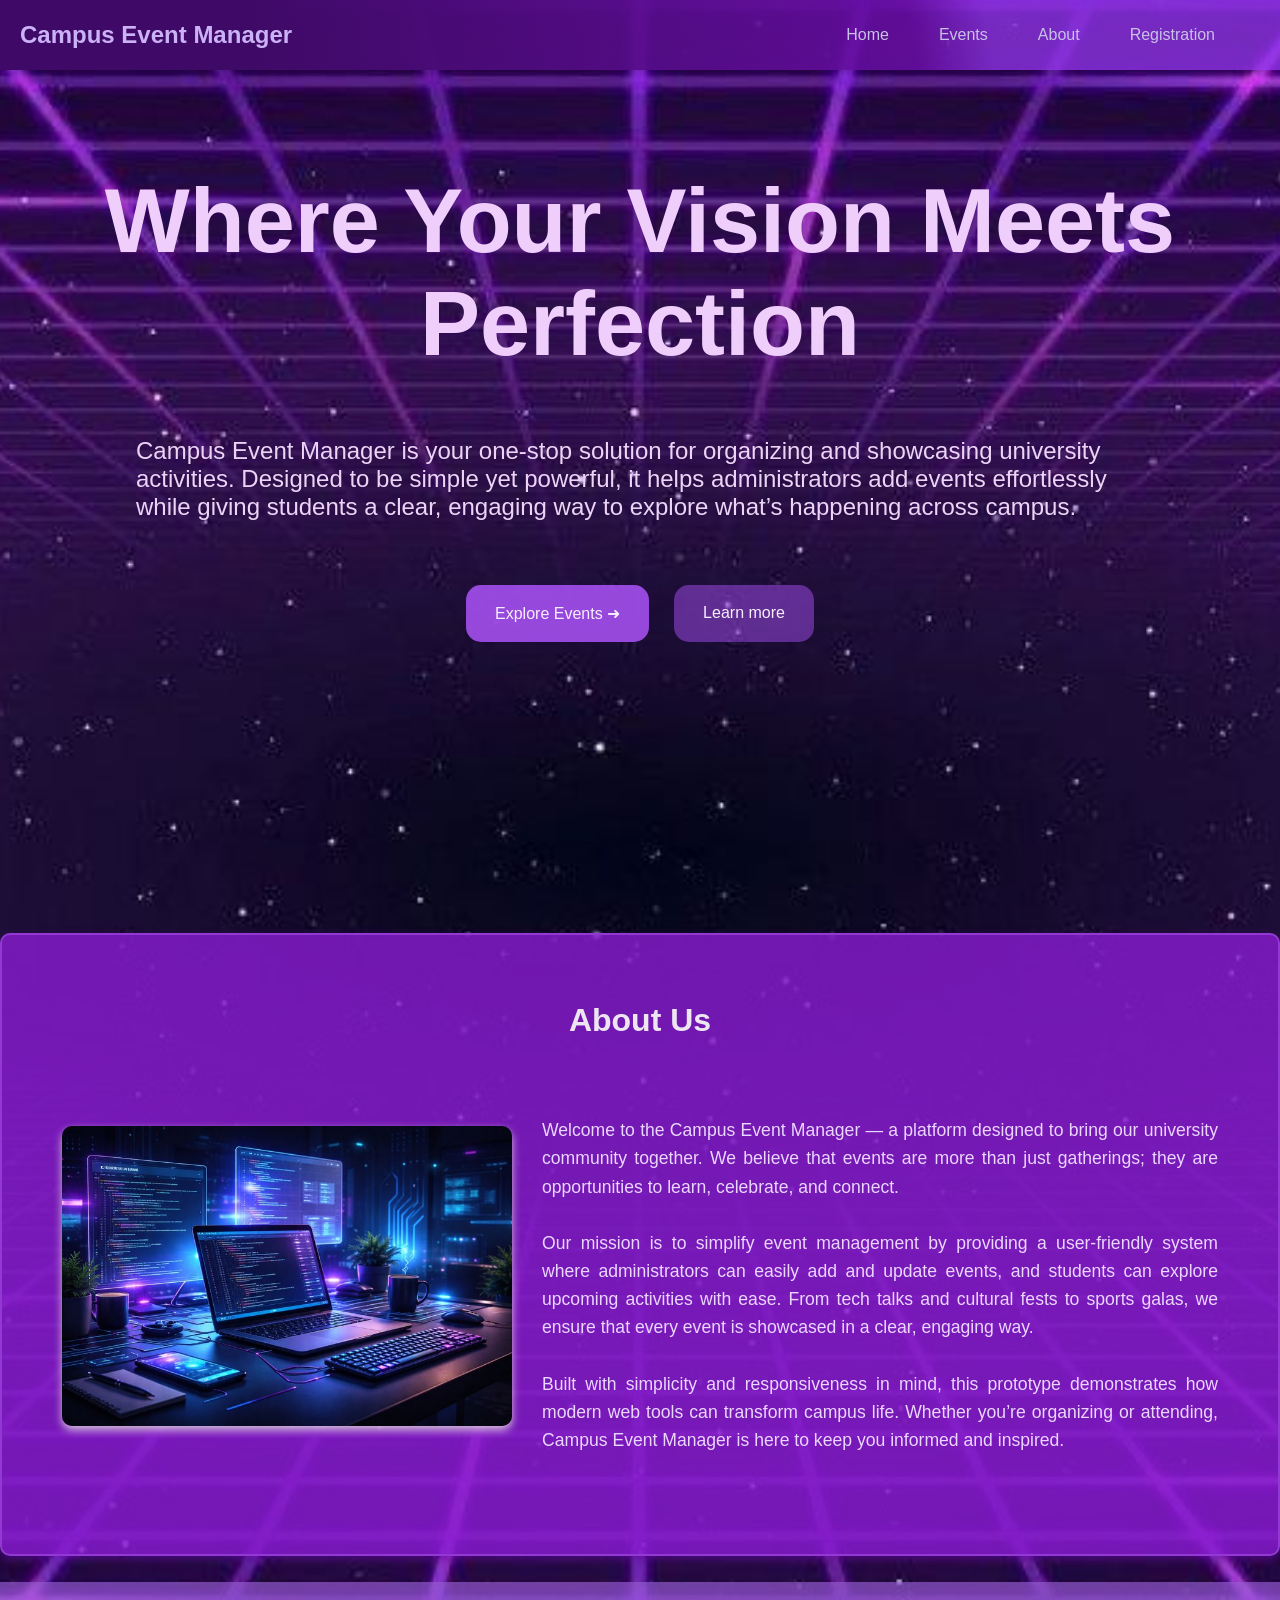
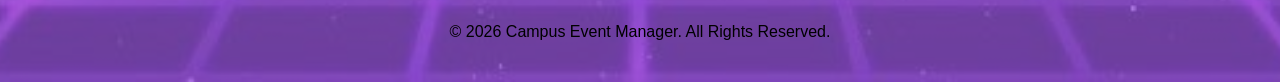
==== index.html @ 2e5785f4 "initial commit" ====
<!doctype html>
<html lang="en">
  <head>
    <meta charset="UTF-8" />
    <meta name="viewport" content="width=device-width, initial-scale=1.0" />
    <title>Campus Event Manager</title>
    <link rel="stylesheet" href="style.css" />
  </head>
  <body>
    <!-- Navbar placeholder -->
    <div id="navbar"></div>

    <!-- Main content -->
    <main class="content">
      <h1>Where Your Vision Meets Perfection</h1>
      <p>
        Campus Event Manager is your one-stop solution for organizing and
        showcasing university activities. Designed to be simple yet powerful, it
        helps administrators add events effortlessly while giving students a
        clear, engaging way to explore what’s happening across campus.
      </p>

      <div class="button-container">
        <a href="events.html" class="button">Explore Events ➜ </a>
        <a href="#" class="button view-btn">Learn more</a>
      </div>
    </main>
    <section id="about">
      <h1>About Us</h1>
      <div class="about-container">
        <img
          src="/pictures/blue-laptop.png"
          alt="laptop image"
          class="about-img"
        />
        <p class="about-text">
          Welcome to the Campus Event Manager — a platform designed to bring our
          university community together. We believe that events are more than
          just gatherings; they are opportunities to learn, celebrate, and
          connect.
          <br /><br />
          Our mission is to simplify event management by providing a
          user-friendly system where administrators can easily add and update
          events, and students can explore upcoming activities with ease. From
          tech talks and cultural fests to sports galas, we ensure that every
          event is showcased in a clear, engaging way.
          <br /><br />
          Built with simplicity and responsiveness in mind, this prototype
          demonstrates how modern web tools can transform campus life. Whether
          you’re organizing or attending, Campus Event Manager is here to keep
          you informed and inspired.
        </p>
      </div>
    </section>
    <!-- Footer -->
    <footer>
      <p>&copy; 2026 Campus Event Manager. All Rights Reserved.</p>
    </footer>

    <!-- JS to load navbar -->
    <script>
      fetch("nav.html")
        .then((response) => response.text())
        .then((data) => {
          document.getElementById("navbar").innerHTML = data;
        });
    </script>
  </body>
</html>
---- style.css ----
body {
  margin: 0;
  font-family:'poppins',sans-serif;
  background-image: url(/pictures/download.jpg);
  background-size: cover; /* Scales image to cover area */
  background-position: center; /* Centers the image */
  background-repeat: no-repeat;
  
}

.content {
  padding: 10px;
  color: rgb(236, 212, 246);
  margin-top: 30px; /* Height of the navbar */
}
.content h1 {
  color: rgb(239, 206, 252);
  font-size: 90px;
  text-align: center;
}
.content p {
  font-size:x-large;
  margin-left: 10%;
  margin-right: 10%;
  font-family: "Segoe UI", Tahoma, Geneva, Verdana, sans-serif;
}
.button-container {
  display: flex;
  justify-content: center;
  gap: 25px;
}
.button {
  /* Styles to make the anchor tags look like buttons */
  display: inline-block;
  padding: 19px 29px;
  background-color: #a550f0e4; /* Example background color */
  color: rgb(248, 238, 255);
  text-decoration: none; /* Removes the default underline from links */
  border-radius: 15px; /* Rounds the corners */
  font-size: 16px;
  cursor: pointer;
  border: none;
  text-align: center;
  margin-top: 40px;
}

.button:hover {
  background-color: #b588e5; /* Darker color on hover */
}
.view-btn {
  background-color: rgba(158, 74, 231, 0.529);
}
/* About Us Section */
#about {
  max-width: fit-content;
  padding: 40px;
  background: #891cd2ce;
  border: 2px solid #9238d3; /* purple border */
  border-radius: 10px;
  box-shadow: 0 4px 8px rgba(107, 10, 172, 0.538);
  margin: 22% auto 2% auto;
}

#about h1 {
  font-size: 2em;
  color: #ede5f2;
  margin-bottom: 20px;
  text-align: center;
}

#about p {
  font-size: 1.1em;
  line-height: 1.6;
  color: #ebd6ff;
  margin-bottom: 15px;
  text-align: justify;
  font-family: "Segoe UI", Tahoma, Geneva, Verdana, sans-serif;
}

#about p:last-child {
  margin-bottom: 0;
}
html {
  scroll-behavior: smooth;
}
.about-container {
  display: flex;
  align-items: center; /* vertically align image and text */
  justify-content: center;
  gap: 30px; /* space between image and text */
  max-width: 1200px;
  margin: 40px auto;
  padding: 20px;
}

.about-img {
  width: 450px; /* adjust size as needed */
  border-radius: 10px;
  box-shadow: 0 4px 8px rgba(229, 223, 223, 0.858);
  height: 300px;
}
footer {
  margin-top: auto;
  background-color: #965dd4a8;
  padding: 25px;
  text-align: center;
}
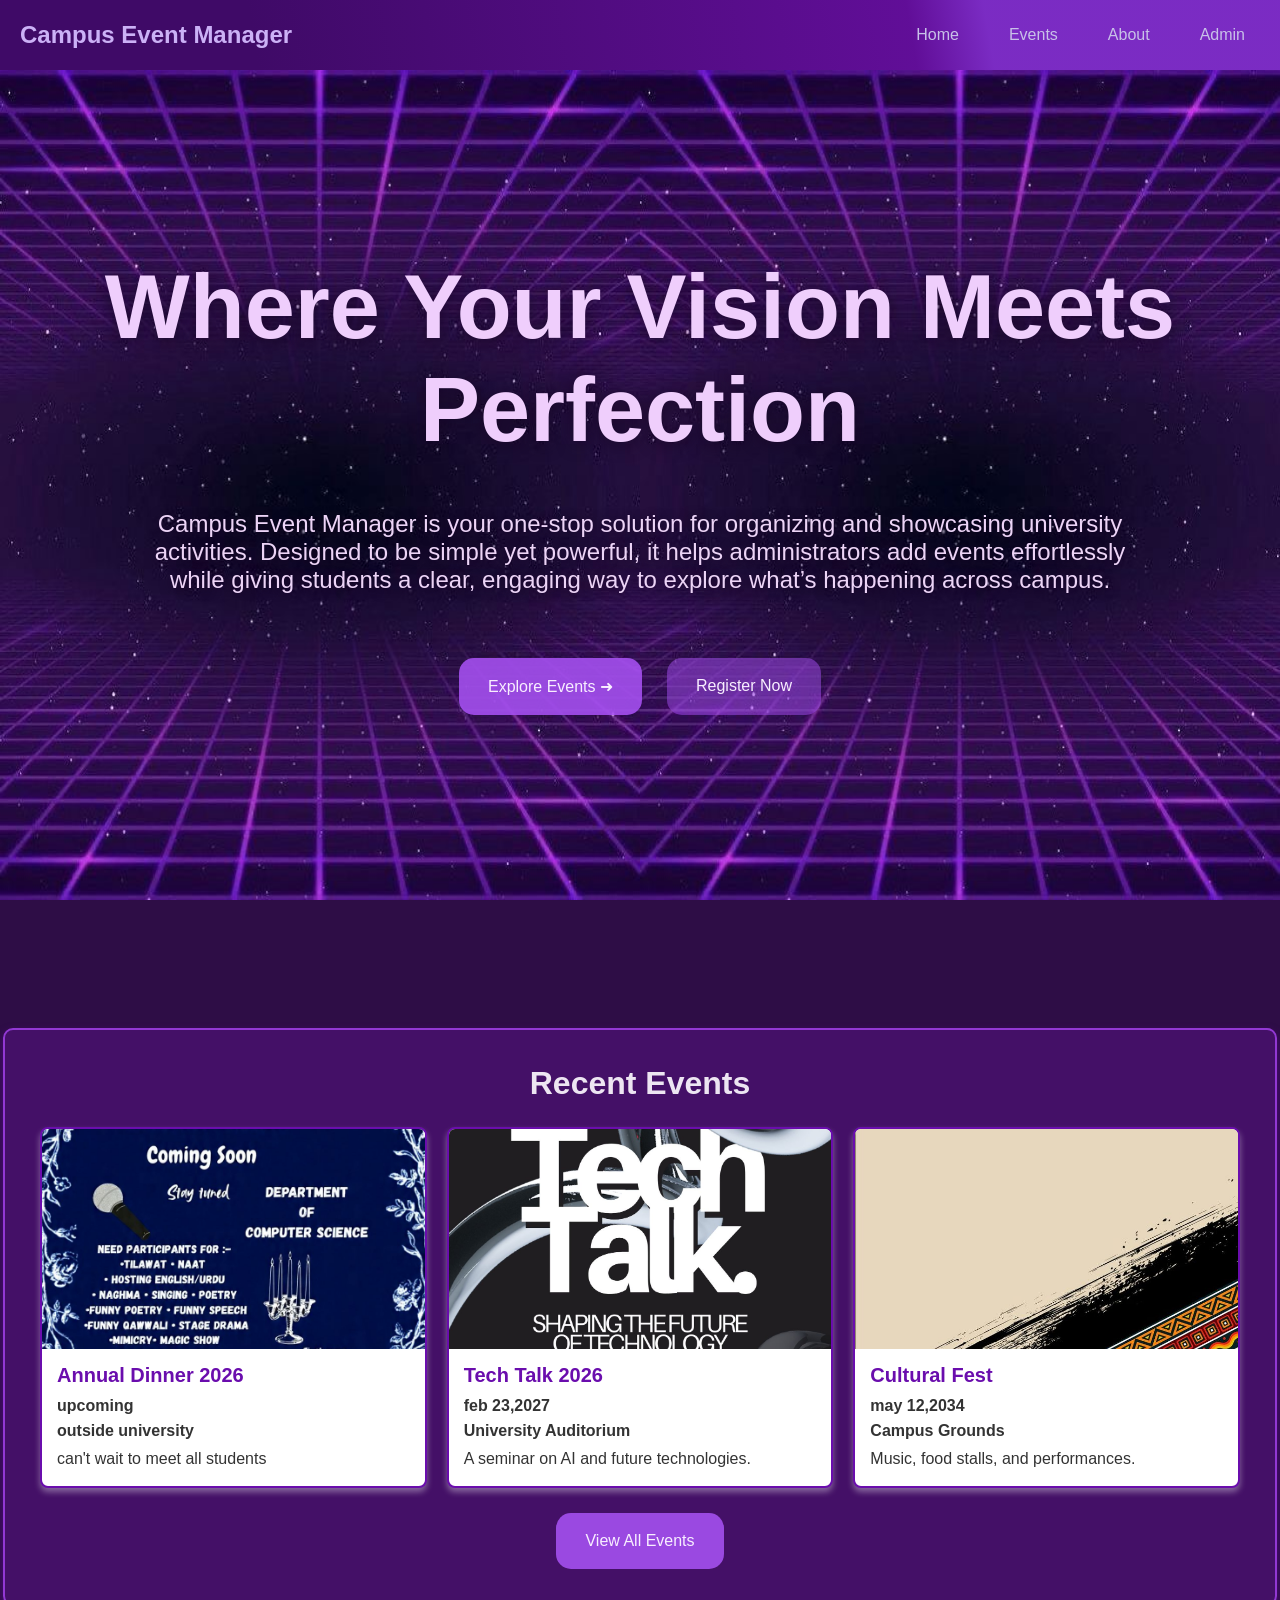
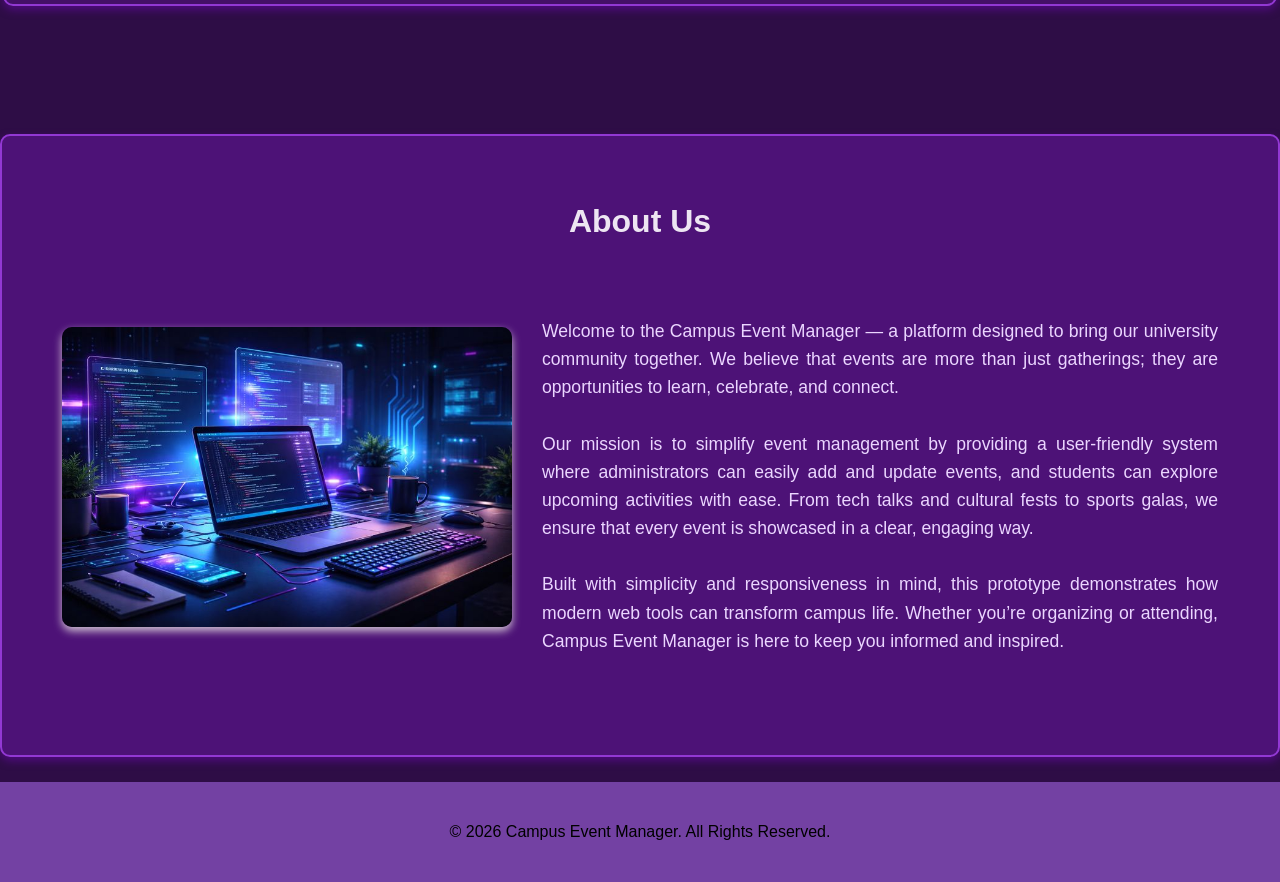
==== commit 7d324b64: "commit2" ====
--- a/index.html
+++ b/index.html
@@ -21,10 +21,17 @@
       </p>
 
       <div class="button-container">
-        <a href="events.html" class="button">Explore Events ➜ </a>
-        <a href="#" class="button view-btn">Learn more</a>
+        <a href="#featured-events" class="button">Explore Events ➜ </a>
+        <a href="register.html" class="button view-btn">Register Now</a>
       </div>
     </main>
+    <section id="featured-events">
+      <h1>Recent Events</h1>
+      <div id="featured-events-container"></div>
+      <div class="featured-events-actions">
+        <a href="events.html" class="button">View All Events</a>
+      </div>
+    </section>
     <section id="about">
       <h1>About Us</h1>
       <div class="about-container">
@@ -57,8 +64,88 @@
       <p>&copy; 2026 Campus Event Manager. All Rights Reserved.</p>
     </footer>
 
-    <!-- JS to load navbar -->
     <script>
+      const defaultImage = "pictures/download.jpg";
+
+      function getImageSrc(image) {
+        if (!image) return defaultImage;
+        if (
+          image.startsWith("http://") ||
+          image.startsWith("https://") ||
+          image.startsWith("data:") ||
+          image.startsWith("/")
+        ) {
+          return image;
+        }
+        if (image.startsWith("pictures/")) {
+          return image;
+        }
+        return `pictures/${image}`;
+      }
+
+      function escapeHtml(value) {
+        return String(value || "")
+          .replaceAll("&", "&amp;")
+          .replaceAll("<", "&lt;")
+          .replaceAll(">", "&gt;")
+          .replaceAll('"', "&quot;")
+          .replaceAll("'", "&#039;");
+      }
+
+      function parseEventDate(date) {
+        const parsedDate = new Date(date);
+        return Number.isNaN(parsedDate.getTime()) ? null : parsedDate;
+      }
+
+      function getTopEvents(events) {
+        const today = new Date();
+        today.setHours(0, 0, 0, 0);
+
+        const eventsWithDates = events.map((event, index) => ({
+          ...event,
+          originalIndex: index,
+          parsedDate: parseEventDate(event.date),
+        }));
+
+        const undatedEvents = eventsWithDates.filter((event) => !event.parsedDate);
+        const upcomingEvents = eventsWithDates
+          .filter((event) => event.parsedDate && event.parsedDate >= today)
+          .sort((a, b) => a.parsedDate - b.parsedDate);
+        const pastEvents = eventsWithDates
+          .filter((event) => event.parsedDate && event.parsedDate < today)
+          .sort((a, b) => b.parsedDate - a.parsedDate);
+
+        return [...undatedEvents, ...upcomingEvents, ...pastEvents].slice(0, 3);
+      }
+
+      fetch("events.json")
+        .then((response) => response.json())
+        .then((events) => {
+          const container = document.getElementById("featured-events-container");
+          const topEvents = getTopEvents(events);
+
+          topEvents.forEach((event) => {
+            const card = document.createElement("article");
+            const imageSrc = getImageSrc(event.image);
+            card.className = "featured-event-card";
+            card.innerHTML = `
+              <img
+                src="${escapeHtml(imageSrc)}"
+                alt="${escapeHtml(event.title)}"
+                class="featured-event-img"
+                onerror="this.onerror=null;this.src='${defaultImage}'"
+              />
+              <div class="featured-event-body">
+                <h2>${escapeHtml(event.title)}</h2>
+                <p class="featured-event-date">${escapeHtml(event.date)}</p>
+                <p class="featured-event-location">${escapeHtml(event.location)}</p>
+                <p class="featured-event-desc">${escapeHtml(event.description)}</p>
+              </div>
+            `;
+            container.appendChild(card);
+          });
+        });
+
       fetch("nav.html")
         .then((response) => response.text())
         .then((data) => {
--- a/style.css
+++ b/style.css
@@ -1,28 +1,39 @@
 body {
   margin: 0;
   font-family:'poppins',sans-serif;
-  background-image: url(/pictures/download.jpg);
-  background-size: cover; /* Scales image to cover area */
-  background-position: center; /* Centers the image */
-  background-repeat: no-repeat;
-  
+  background-color: #2e0d46;
 }
 
 .content {
-  padding: 10px;
+  min-height: calc(100vh - 70px);
+  box-sizing: border-box;
+  display: flex;
+  flex-direction: column;
+  justify-content: center;
+  background-image:
+    url("pictures/download.jpg"),
+    url("pictures/download.jpg");
+  background-size: 50% 100%, 50% 100%;
+  background-position: left center, right center;
+  background-repeat: no-repeat, no-repeat;
+  padding: 70px 24px;
   color: rgb(236, 212, 246);
-  margin-top: 30px; /* Height of the navbar */
+  margin-top: 0;
 }
 .content h1 {
   color: rgb(239, 206, 252);
   font-size: 90px;
   text-align: center;
+  margin: 0 0 24px;
+  text-shadow: 0 3px 16px rgba(22, 4, 35, 0.72);
 }
 .content p {
   font-size:x-large;
   margin-left: 10%;
   margin-right: 10%;
   font-family: "Segoe UI", Tahoma, Geneva, Verdana, sans-serif;
+  text-align: center;
+  text-shadow: 0 2px 12px rgba(22, 4, 35, 0.8);
 }
 .button-container {
   display: flex;
@@ -50,15 +61,95 @@
 .view-btn {
   background-color: rgba(158, 74, 231, 0.529);
 }
+
+#featured-events {
+  max-width: 1200px;
+  padding: 35px;
+  margin: 10% auto 2% auto;
+  background: rgba(137, 28, 210, 0.24);
+  border: 2px solid #9238d3;
+  border-radius: 10px;
+  box-shadow: 0 4px 8px rgba(107, 10, 172, 0.538);
+}
+
+#featured-events h1 {
+  margin: 0 0 25px;
+  color: #ede5f2;
+  font-size: 2em;
+  text-align: center;
+}
+
+#featured-events-container {
+  display: grid;
+  grid-template-columns: repeat(3, minmax(0, 1fr));
+  gap: 20px;
+}
+
+.featured-event-card {
+  overflow: hidden;
+  background: #fff;
+  border: 2px solid #6a0dad;
+  border-radius: 8px;
+  box-shadow: 0 4px 6px rgba(255, 254, 254, 0.364);
+  transition:
+    transform 0.25s ease,
+    box-shadow 0.25s ease;
+}
+
+.featured-event-card:hover {
+  transform: translateY(-10px) scale(1.03);
+  box-shadow: 0 14px 22px rgba(60, 8, 95, 0.28);
+}
+
+.featured-event-img {
+  display: block;
+  width: 100%;
+  height: 220px;
+  object-fit: cover;
+}
+
+.featured-event-body {
+  padding: 15px;
+}
+
+.featured-event-body h2 {
+  margin: 0 0 10px;
+  color: #6a0dad;
+  font-size: 1.25rem;
+}
+
+.featured-event-body p {
+  margin: 7px 0 0;
+  color: #333;
+  font-family: "Segoe UI", Tahoma, Geneva, Verdana, sans-serif;
+}
+
+.featured-event-date,
+.featured-event-location {
+  font-weight: bold;
+}
+
+.featured-event-desc {
+  line-height: 1.5;
+}
+
+.featured-events-actions {
+  text-align: center;
+}
+
+.featured-events-actions .button {
+  margin-top: 25px;
+}
+
 /* About Us Section */
 #about {
   max-width: fit-content;
   padding: 40px;
-  background: #891cd2ce;
+  background: #891cd258;
   border: 2px solid #9238d3; /* purple border */
   border-radius: 10px;
   box-shadow: 0 4px 8px rgba(107, 10, 172, 0.538);
-  margin: 22% auto 2% auto;
+  margin: 10% auto 2% auto;
 }
 
 #about h1 {
@@ -105,3 +196,50 @@
   padding: 25px;
   text-align: center;
 }
+
+@media (max-width: 900px) {
+  #featured-events-container {
+    grid-template-columns: repeat(2, minmax(0, 1fr));
+  }
+
+  .about-container {
+    flex-direction: column;
+  }
+}
+
+@media (max-width: 600px) {
+  .content h1 {
+    font-size: 48px;
+  }
+
+  .button-container {
+    flex-direction: column;
+    align-items: center;
+  }
+
+  #featured-events,
+  #about {
+    padding: 25px 18px;
+    margin-left: 12px;
+    margin-right: 12px;
+  }
+
+  #featured-events-container {
+    grid-template-columns: 1fr;
+  }
+
+  .about-img {
+    width: 100%;
+    height: auto;
+  }
+}
+
+@media (prefers-reduced-motion: reduce) {
+  .featured-event-card {
+    transition: none;
+  }
+
+  .featured-event-card:hover {
+    transform: none;
+  }
+}
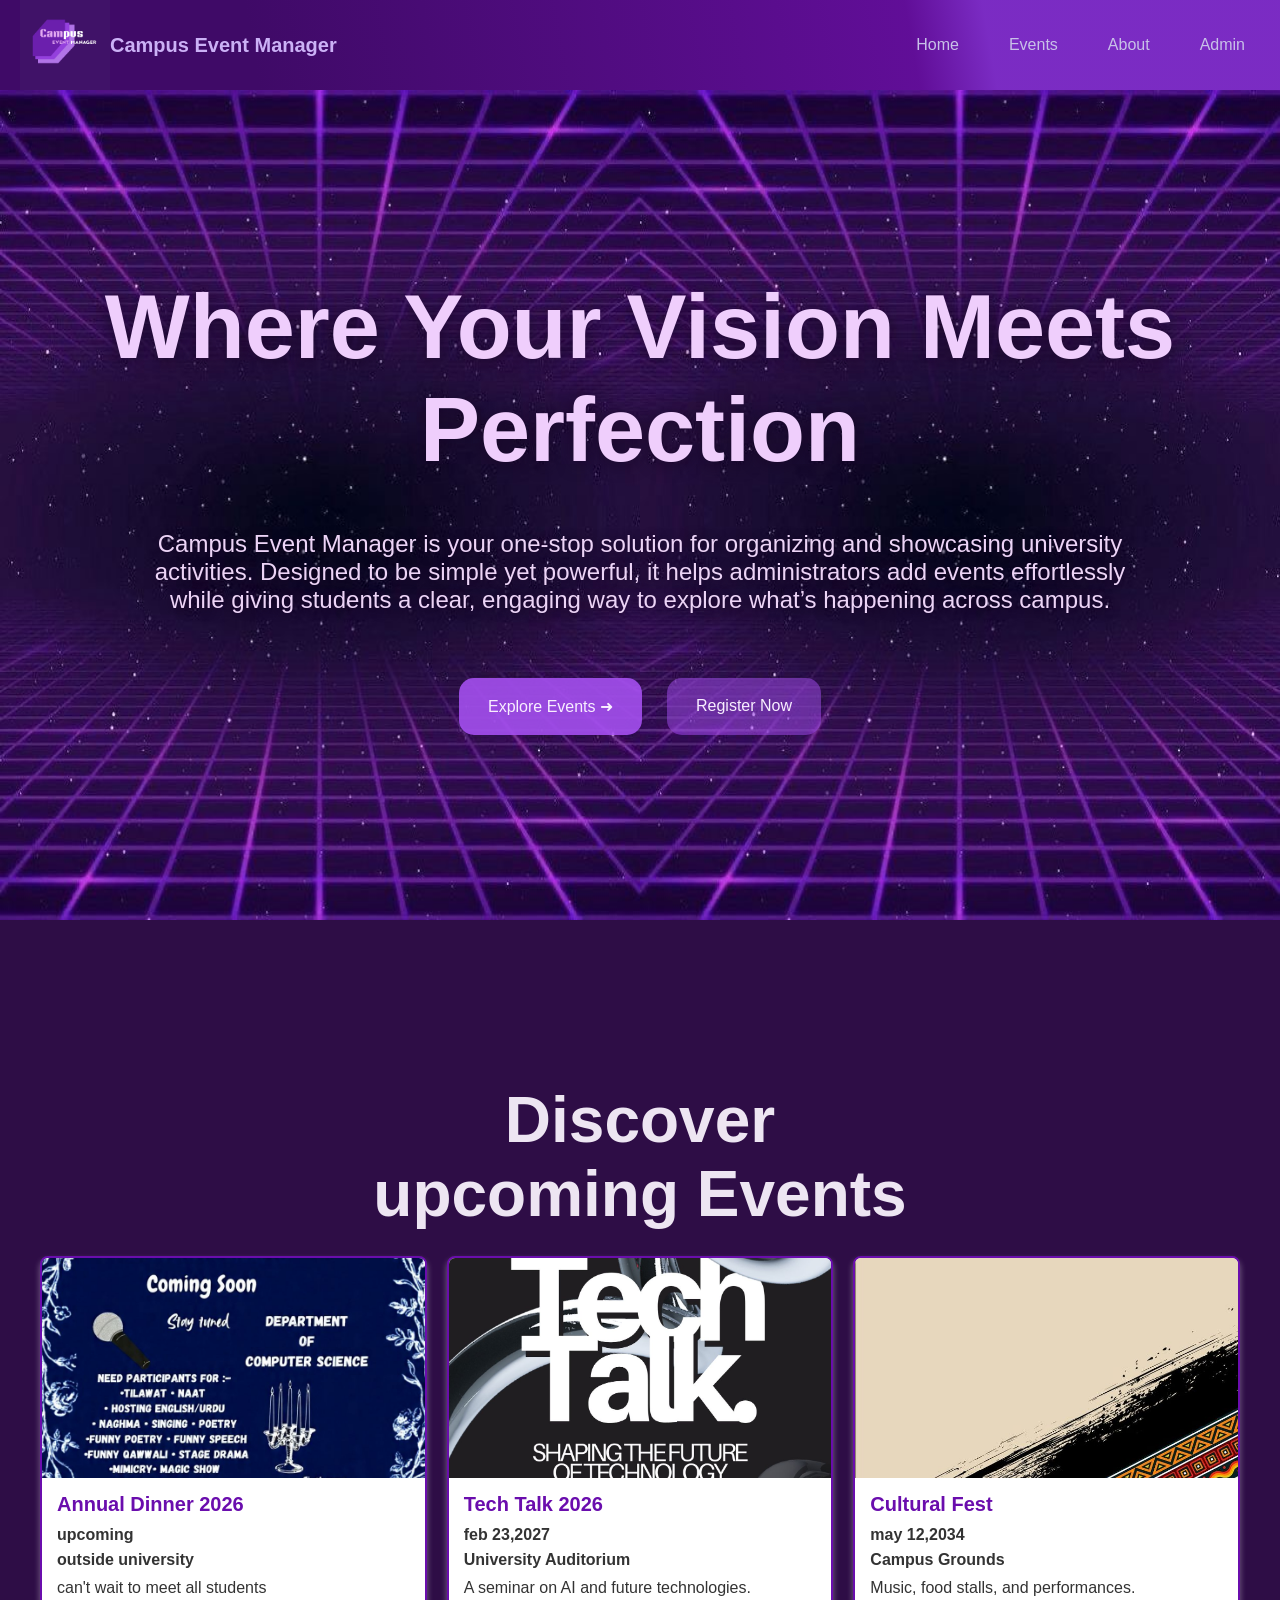
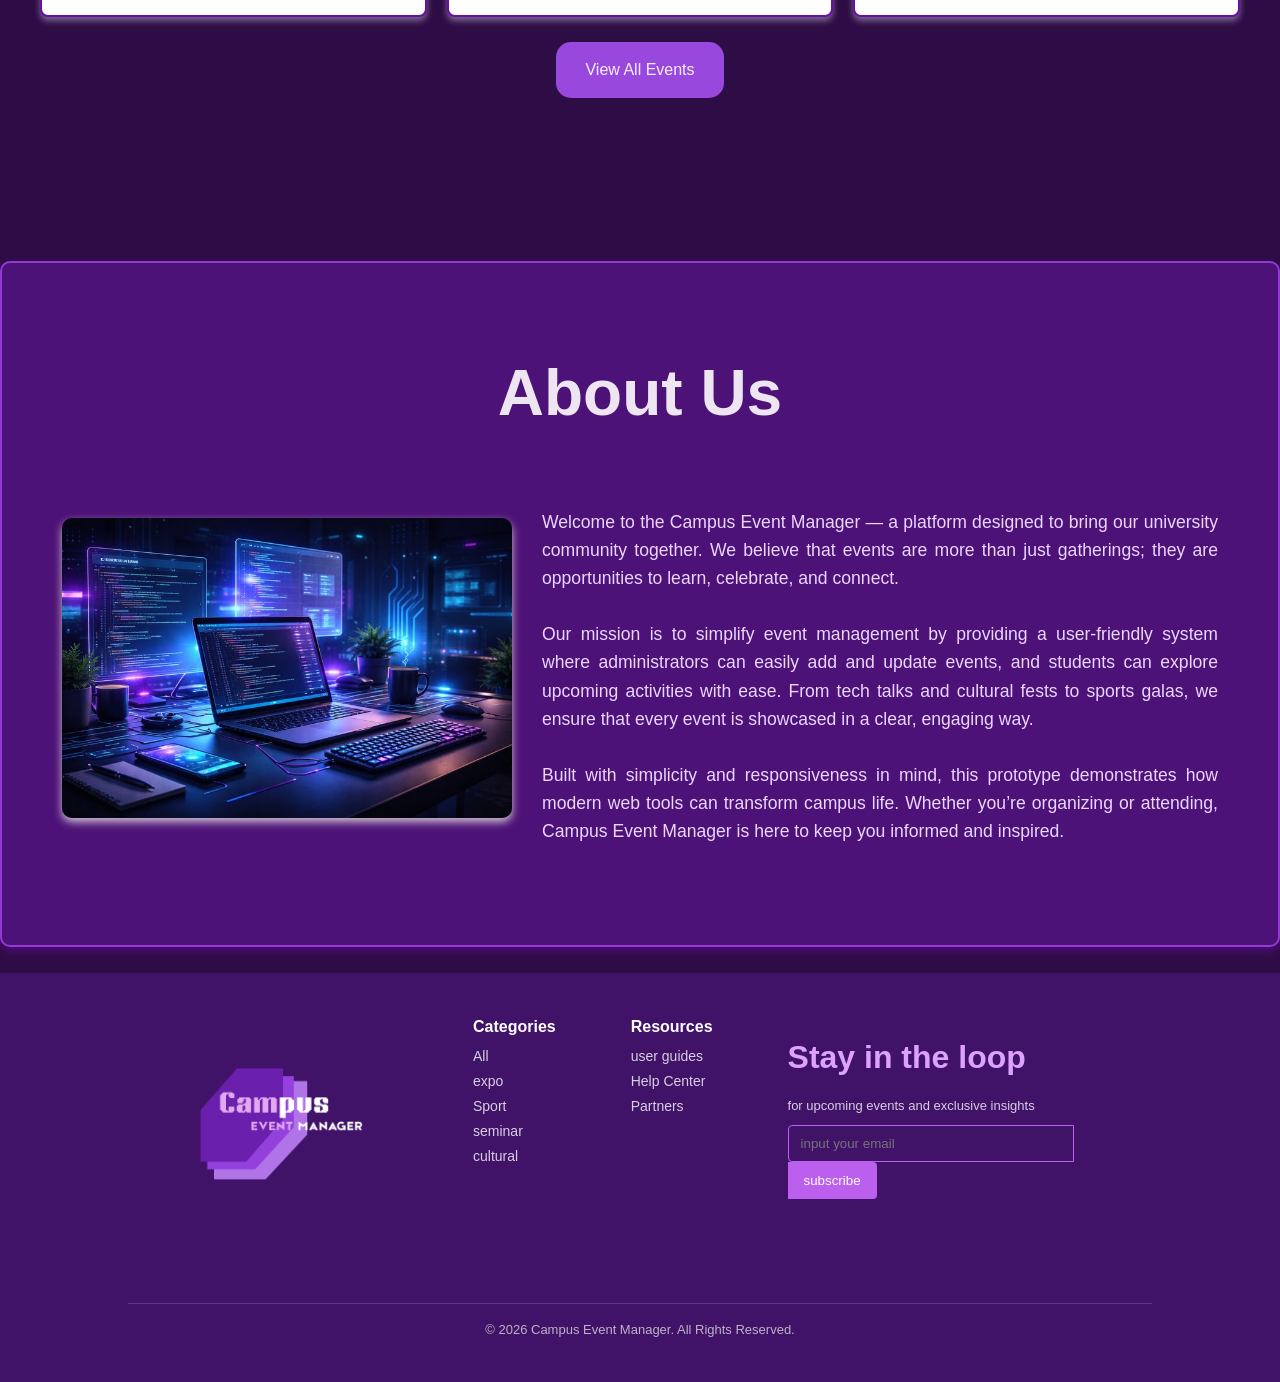
==== commit 2fe2983f: "comment3:add more features in footer,add logo" ====
--- a/index.html
+++ b/index.html
@@ -26,7 +26,7 @@
       </div>
     </main>
     <section id="featured-events">
-      <h1>Recent Events</h1>
+      <h1>Discover</br> upcoming Events</h1>
       <div id="featured-events-container"></div>
       <div class="featured-events-actions">
         <a href="events.html" class="button">View All Events</a>
@@ -61,6 +61,27 @@
     </section>
     <!-- Footer -->
     <footer>
+      <img src="/pictures/Campus.png" class="footer-element" alt="Campus Event Manager Logo">
+       <ul id="list-1" class="footer-element">
+        <li class="element-heading">categories</li>
+        <li>All</li>
+        <li>expo</li>
+        <li>Sport</li>
+         <li>seminar</li>
+          <li>cultural</li>
+       </ul>
+         <ul id="list-2" class="footer-element">
+        <li class="element-heading">Resources</li>
+        <li>user guides</li>
+        <li>Help Center</li>
+        <li>Partners</li>
+       </ul>
+       <div id="subscription"  class="footer-element">
+       <h1>Stay in the loop</h1>
+       <p>for upcoming events and exclusive insights </p>
+       <input id="inputEmail" type="email" placeholder="input your email">
+       <button id="btnSubscribe">subscribe</button>
+       </div>
       <p>&copy; 2026 Campus Event Manager. All Rights Reserved.</p>
     </footer>
 
--- a/style.css
+++ b/style.css
@@ -66,16 +66,16 @@
   max-width: 1200px;
   padding: 35px;
   margin: 10% auto 2% auto;
-  background: rgba(137, 28, 210, 0.24);
-  border: 2px solid #9238d3;
-  border-radius: 10px;
-  box-shadow: 0 4px 8px rgba(107, 10, 172, 0.538);
+  /* background: rgba(137, 28, 210, 0.24);
+  border: 2px solid #9238d3; */
+  /* border-radius: 10px;
+  box-shadow: 0 4px 8px rgba(107, 10, 172, 0.538); */
 }
 
 #featured-events h1 {
   margin: 0 0 25px;
   color: #ede5f2;
-  font-size: 2em;
+  font-size: 4em;
   text-align: center;
 }
 
@@ -133,9 +133,9 @@
   line-height: 1.5;
 }
 
-.featured-events-actions {
-  text-align: center;
-}
+ .featured-events-actions {
+  text-align: center;
+} 
 
 .featured-events-actions .button {
   margin-top: 25px;
@@ -153,7 +153,7 @@
 }
 
 #about h1 {
-  font-size: 2em;
+  font-size: 4em;
   color: #ede5f2;
   margin-bottom: 20px;
   text-align: center;
@@ -192,12 +192,85 @@
 }
 footer {
   margin-top: auto;
-  background-color: #965dd4a8;
-  padding: 25px;
-  text-align: center;
-}
-
+  display: grid;
+  grid-template-columns: auto auto auto minmax(260px, 1fr);
+  align-items: start;
+  gap: 35px;
+  background-color:#401268;
+  color: #f4edf9;
+  padding: 45px 10%;
+  text-align: left;
+}
+.footer-element{
+  margin: 0;
+ margin-left: 40px;
+}
+footer img{
+  height: 230px;
+  width: auto;
+}
+
+footer ul {
+  list-style: none;
+  padding: 0;
+}
+
+footer li {
+  margin-bottom: 9px;
+  color: #d8cfe2;
+  font-size: 14px;
+}
+
+.footer-element>h1{
+  color:  #dda1ff;
+}
+.element-heading,
+#subscription h2 {
+  color: #ffffff;
+  font-size: 16px;
+  font-weight: 700;
+  margin: 0 0 12px;
+  text-transform: capitalize;
+}
+
+#subscription p {
+  margin: 0 0 12px;
+  color: #d8cfe2;
+  font-size: 13px;
+}
+
+#inputEmail {
+  width: min(260px, 100%);
+  padding: 10px 12px;
+  border: 1px solid  #ba5fee;
+  border-radius: 4px 0 0 4px;
+  background: transparent;
+  color: #ffffff;
+}
+
+#btnSubscribe {
+  padding: 11px 16px;
+  border: 0;
+  border-radius: 0 4px 4px 0;
+  background: #ba5fee;
+  color: #ffffff;
+  cursor: pointer;
+}
+
+footer > p:last-child {
+  grid-column: 1 / -1;
+  margin: 20px 0 0;
+  padding-top: 18px;
+  border-top: 1px solid rgba(255, 255, 255, 0.16);
+  text-align: center;
+  color: #bdb4c7;
+  font-size: 13px;
+}
 @media (max-width: 900px) {
+  footer {
+    grid-template-columns: repeat(2, minmax(0, 1fr));
+  }
+
   #featured-events-container {
     grid-template-columns: repeat(2, minmax(0, 1fr));
   }
@@ -208,6 +281,21 @@
 }
 
 @media (max-width: 600px) {
+  footer {
+    grid-template-columns: 1fr;
+    padding: 35px 24px;
+  }
+
+  #inputEmail,
+  #btnSubscribe {
+    width: 100%;
+    border-radius: 4px;
+  }
+
+  #btnSubscribe {
+    margin-top: 8px;
+  }
+
   .content h1 {
     font-size: 48px;
   }
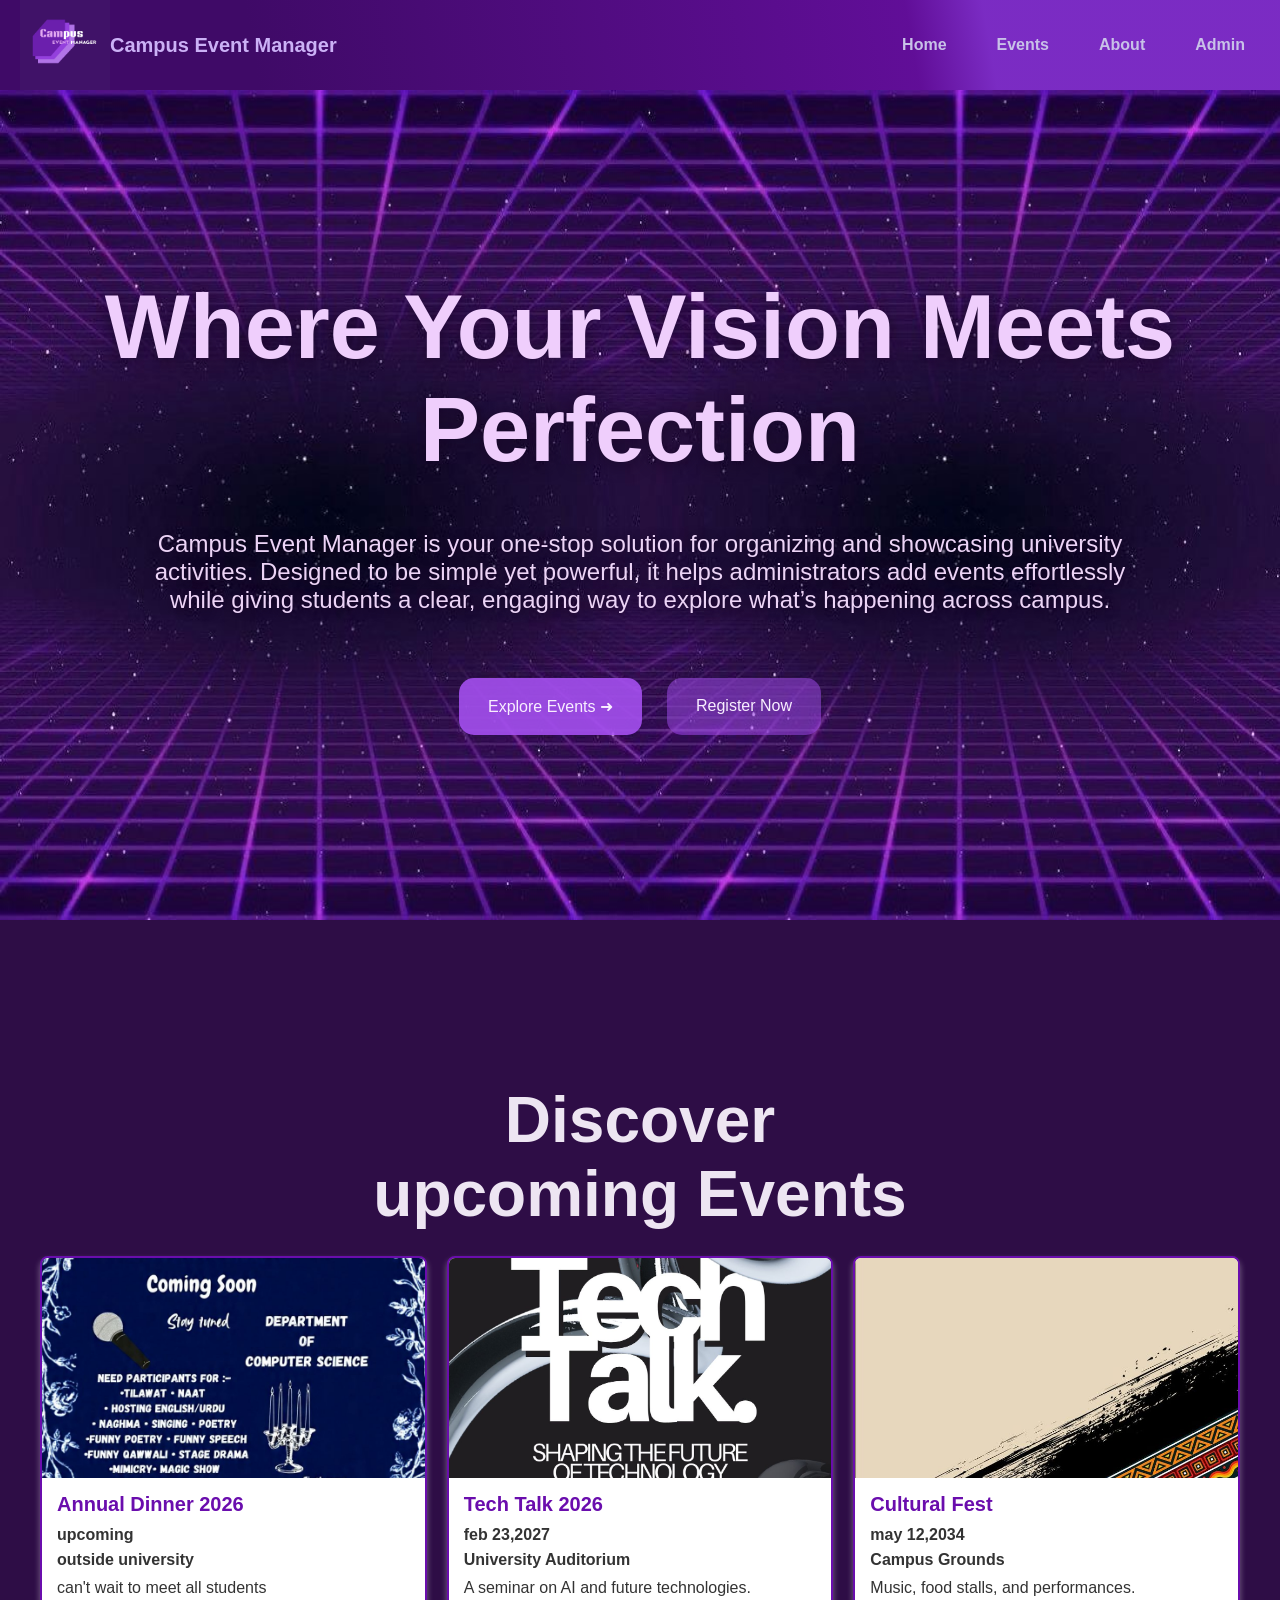
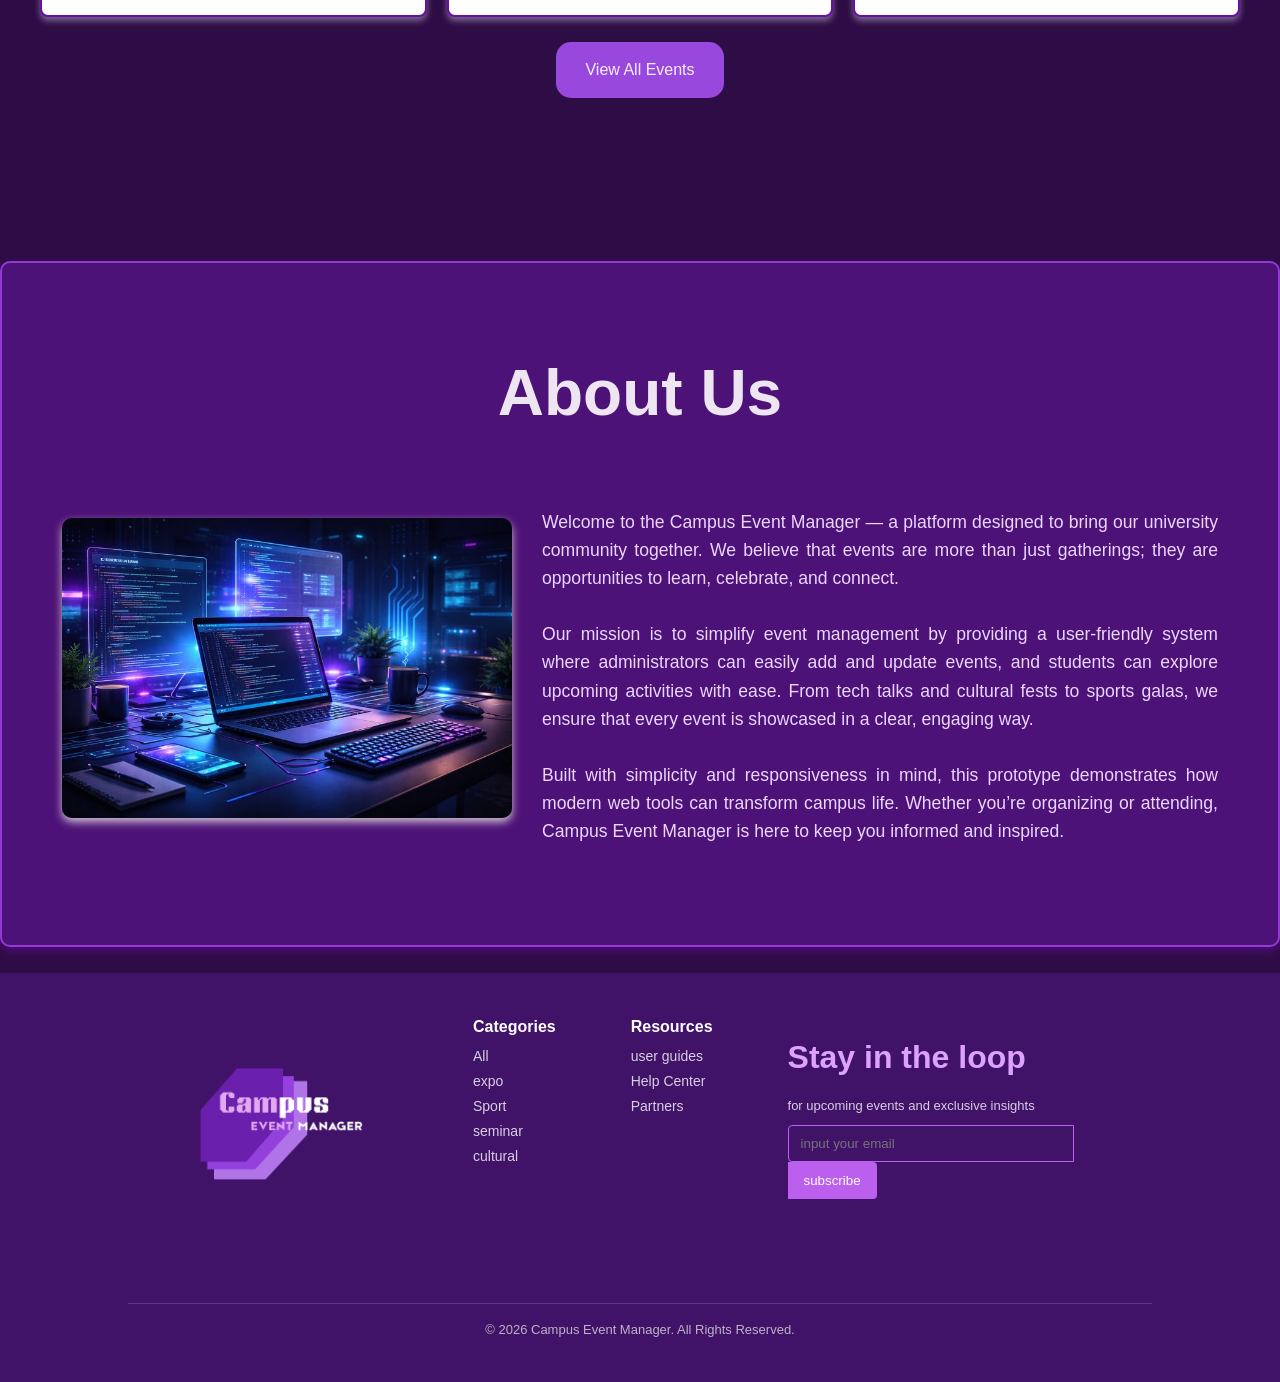
==== commit 429d9d75: "commit4:add admin html and css, add functionality on registration btn" ====
--- a/index.html
+++ b/index.html
@@ -21,7 +21,7 @@
       </p>
 
       <div class="button-container">
-        <a href="#featured-events" class="button">Explore Events ➜ </a>
+        <a href="events.html" class="button">Explore Events ➜ </a>
         <a href="register.html" class="button view-btn">Register Now</a>
       </div>
     </main>
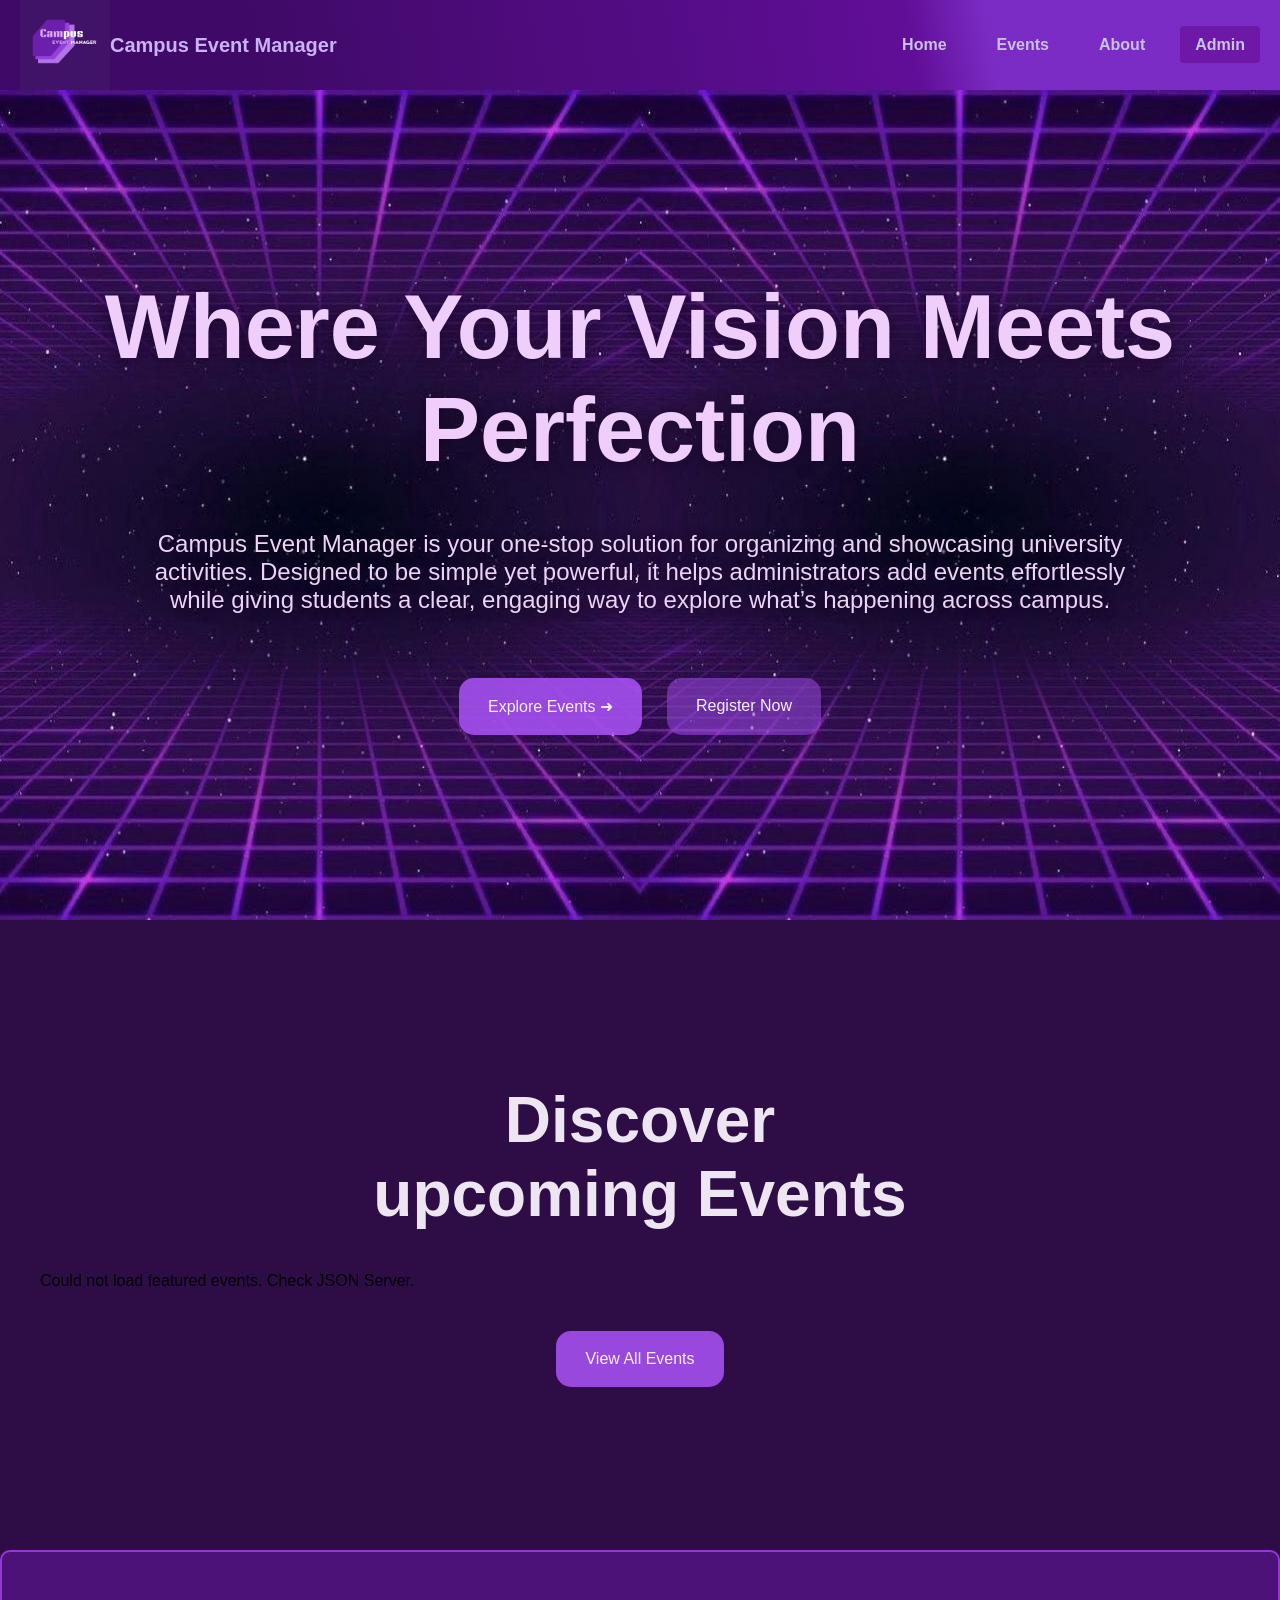
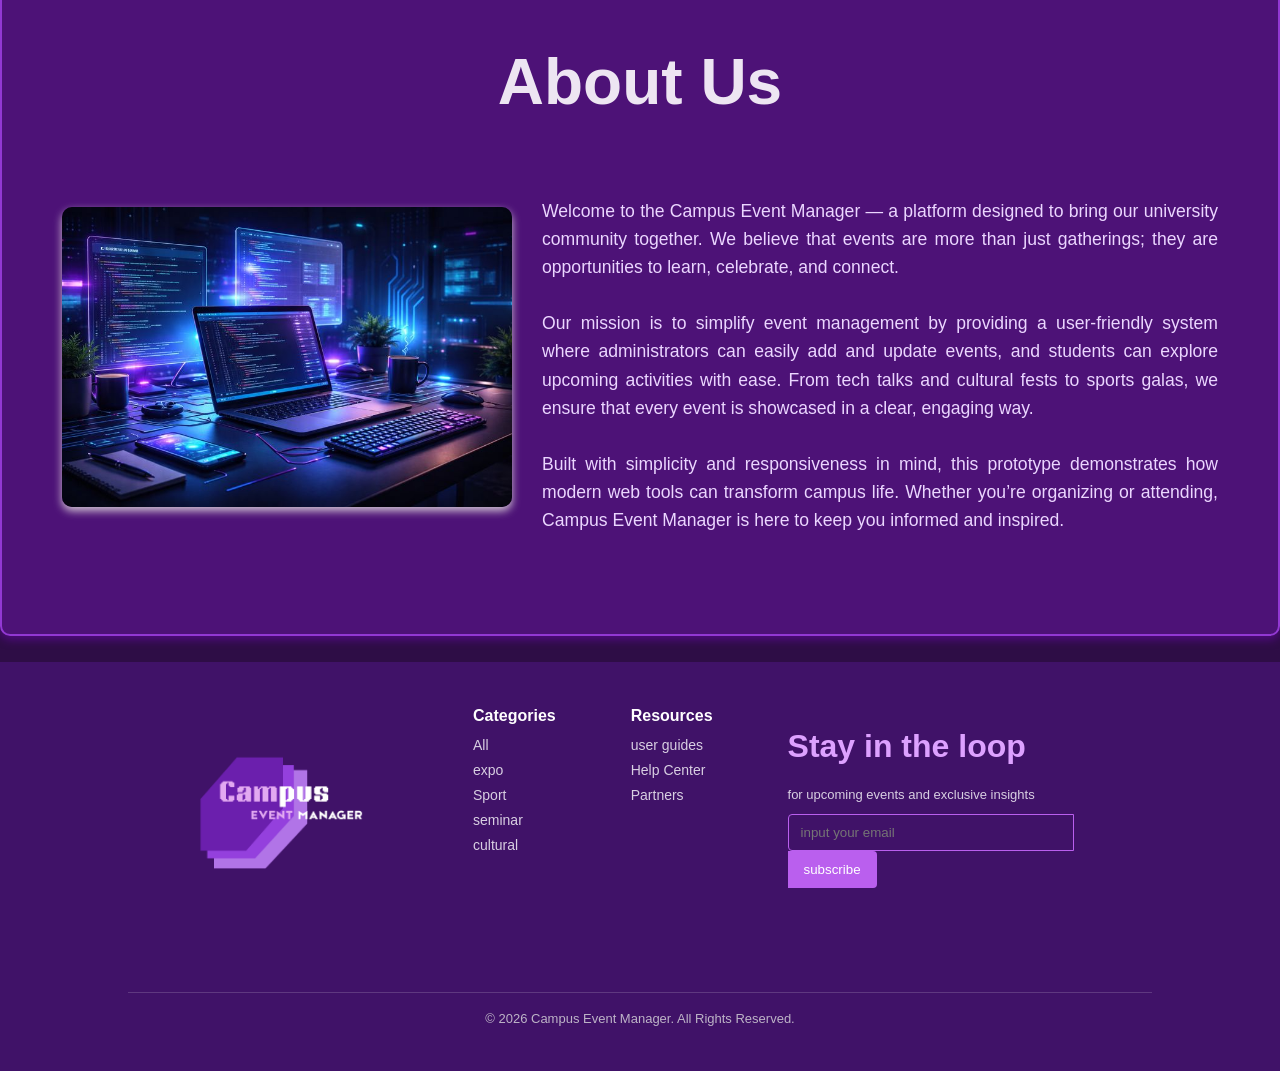
==== commit f16ca8c7: "update all according to instruction" ====
--- a/index.html
+++ b/index.html
@@ -85,93 +85,6 @@
       <p>&copy; 2026 Campus Event Manager. All Rights Reserved.</p>
     </footer>
 
-    <script>
-      const defaultImage = "pictures/download.jpg";
-
-      function getImageSrc(image) {
-        if (!image) return defaultImage;
-        if (
-          image.startsWith("http://") ||
-          image.startsWith("https://") ||
-          image.startsWith("data:") ||
-          image.startsWith("/")
-        ) {
-          return image;
-        }
-        if (image.startsWith("pictures/")) {
-          return image;
-        }
-        return `pictures/${image}`;
-      }
-
-      function escapeHtml(value) {
-        return String(value || "")
-          .replaceAll("&", "&amp;")
-          .replaceAll("<", "&lt;")
-          .replaceAll(">", "&gt;")
-          .replaceAll('"', "&quot;")
-          .replaceAll("'", "&#039;");
-      }
-
-      function parseEventDate(date) {
-        const parsedDate = new Date(date);
-        return Number.isNaN(parsedDate.getTime()) ? null : parsedDate;
-      }
-
-      function getTopEvents(events) {
-        const today = new Date();
-        today.setHours(0, 0, 0, 0);
-
-        const eventsWithDates = events.map((event, index) => ({
-          ...event,
-          originalIndex: index,
-          parsedDate: parseEventDate(event.date),
-        }));
-
-        const undatedEvents = eventsWithDates.filter((event) => !event.parsedDate);
-        const upcomingEvents = eventsWithDates
-          .filter((event) => event.parsedDate && event.parsedDate >= today)
-          .sort((a, b) => a.parsedDate - b.parsedDate);
-        const pastEvents = eventsWithDates
-          .filter((event) => event.parsedDate && event.parsedDate < today)
-          .sort((a, b) => b.parsedDate - a.parsedDate);
-
-        return [...undatedEvents, ...upcomingEvents, ...pastEvents].slice(0, 3);
-      }
-
-      fetch("events.json")
-        .then((response) => response.json())
-        .then((events) => {
-          const container = document.getElementById("featured-events-container");
-          const topEvents = getTopEvents(events);
-
-          topEvents.forEach((event) => {
-            const card = document.createElement("article");
-            const imageSrc = getImageSrc(event.image);
-            card.className = "featured-event-card";
-            card.innerHTML = `
-              <img
-                src="${escapeHtml(imageSrc)}"
-                alt="${escapeHtml(event.title)}"
-                class="featured-event-img"
-                onerror="this.onerror=null;this.src='${defaultImage}'"
-              />
-              <div class="featured-event-body">
-                <h2>${escapeHtml(event.title)}</h2>
-                <p class="featured-event-date">${escapeHtml(event.date)}</p>
-                <p class="featured-event-location">${escapeHtml(event.location)}</p>
-                <p class="featured-event-desc">${escapeHtml(event.description)}</p>
-              </div>
-            `;
-            container.appendChild(card);
-          });
-        });
-
-      fetch("nav.html")
-        .then((response) => response.text())
-        .then((data) => {
-          document.getElementById("navbar").innerHTML = data;
-        });
-    </script>
+    <script src="app.js"></script>
   </body>
 </html>
